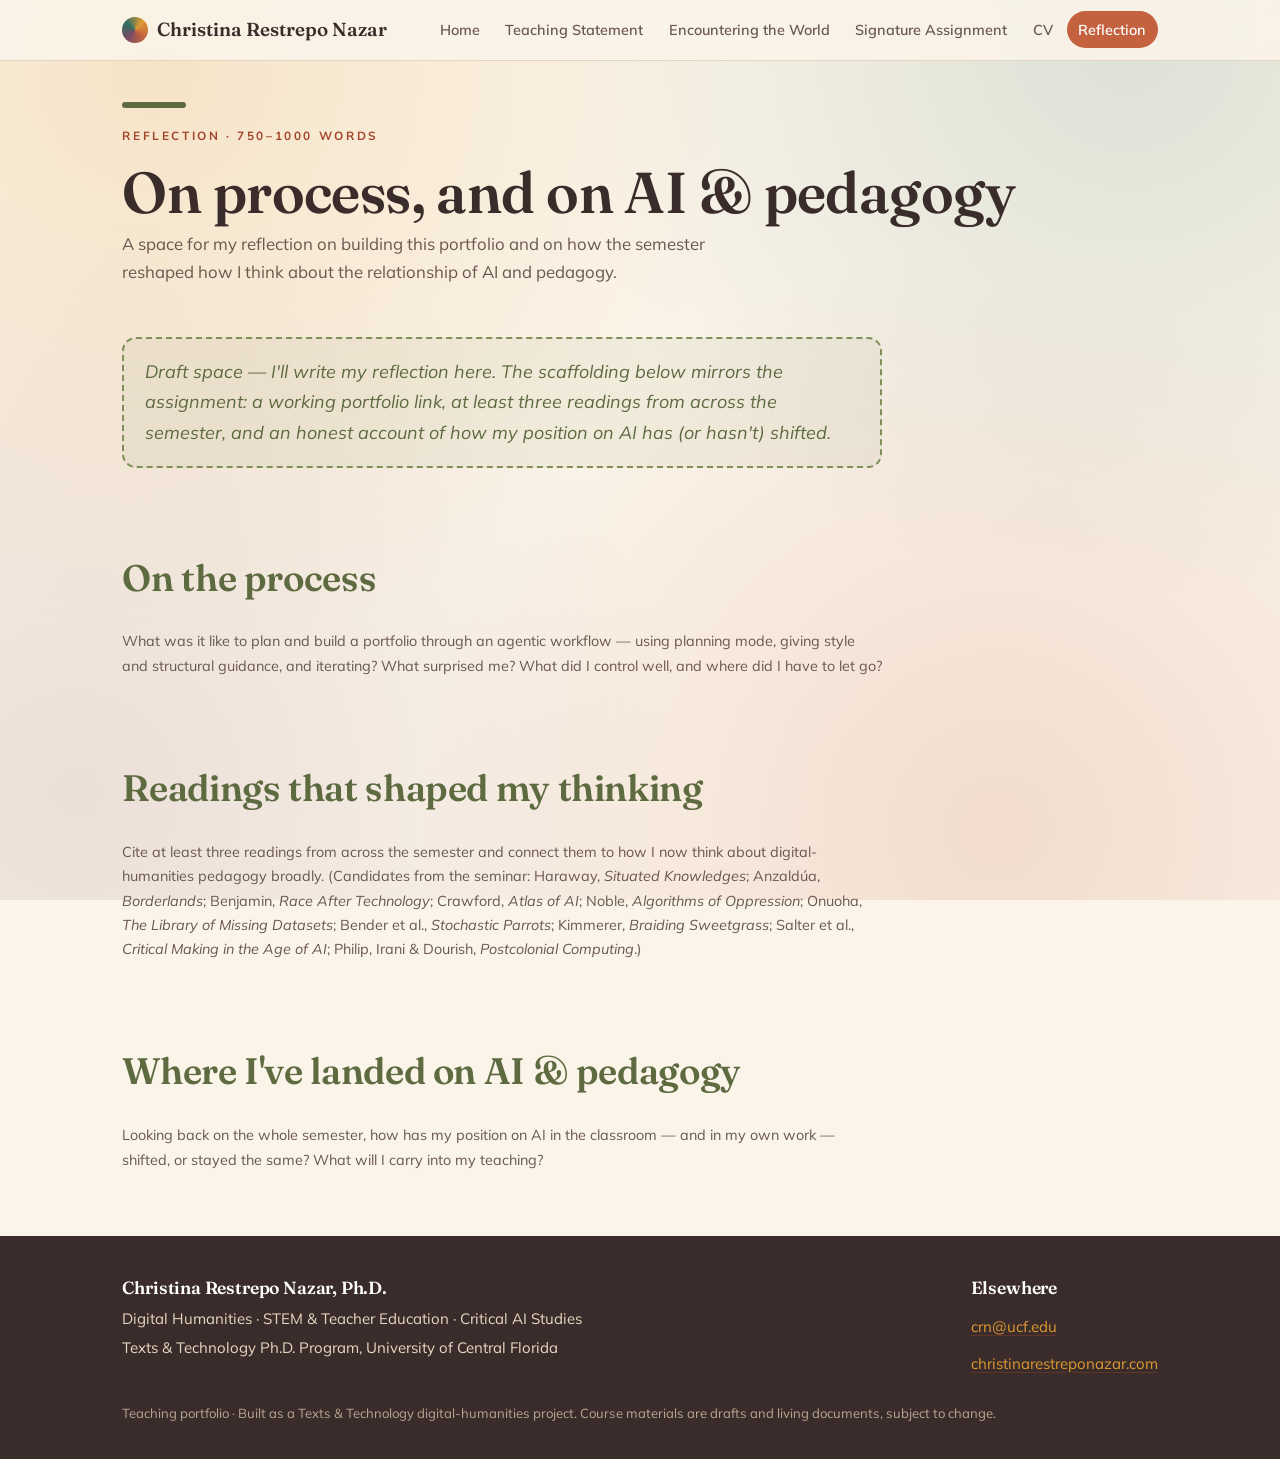
==== reflection.html @ 46dcd689 "Add boho teaching portfolio with GitHub Pages deployment Build a static digital-humanities teaching " ====
<!DOCTYPE html>
<html lang="en">
<head>
<meta charset="utf-8">
<meta name="viewport" content="width=device-width, initial-scale=1">
<title>Reflection — Christina Restrepo Nazar</title>
<meta name="description" content="Teaching portfolio of Christina Restrepo Nazar, Ph.D. — digital humanities, STEM and teacher education, and critical AI studies.">
<link rel="preconnect" href="https://fonts.googleapis.com">
<link rel="preconnect" href="https://fonts.gstatic.com" crossorigin>
<link href="https://fonts.googleapis.com/css2?family=Fraunces:ital,opsz,wght@0,9..144,400;0,9..144,600;1,9..144,400;1,9..144,600&family=Mulish:wght@400;600;700;800&display=swap" rel="stylesheet">
<link rel="stylesheet" href="css/style.css">
</head>
<body>
<a class="skip" href="#main">Skip to content</a>
<nav class="nav"><div class="nav-inner">
<a class="brand" href="index.html"><span class="dot"></span>Christina&nbsp;Restrepo&nbsp;Nazar</a>
<div class="nav-links"><a href="index.html">Home</a><a href="teaching-statement.html">Teaching Statement</a><a href="syllabus.html">Encountering the World</a><a href="signature-assignment.html">Signature Assignment</a><a href="cv.html">CV</a><a href="reflection.html" class="active">Reflection</a></div>
</div></nav>
<main id="main" style="--accent:#5E6B41">

<div class="wrap">
<div class="page-head"><div class="bar"></div>
<p class="eyebrow">Reflection &middot; 750&ndash;1000 words</p>
<h1>On process, and on AI &amp; pedagogy</h1>
<p class="sub">A space for my reflection on building this portfolio and on how the semester reshaped how I think about the relationship of AI and pedagogy.</p>
</div>
<div class="prose">
<div class="placeholder">Draft space &mdash; I'll write my reflection here. The scaffolding below mirrors the assignment: a working portfolio link, at least three readings from across the semester, and an honest account of how my position on AI has (or hasn't) shifted.</div>

<h2>On the process</h2>
<p class="prompt-hint">What was it like to plan and build a portfolio through an agentic workflow &mdash; using planning mode, giving style and structural guidance, and iterating? What surprised me? What did I control well, and where did I have to let go?</p>

<h2>Readings that shaped my thinking</h2>
<p class="prompt-hint">Cite at least three readings from across the semester and connect them to how I now think about digital-humanities pedagogy broadly. (Candidates from the seminar: Haraway, <em>Situated Knowledges</em>; Anzald&uacute;a, <em>Borderlands</em>; Benjamin, <em>Race After Technology</em>; Crawford, <em>Atlas of AI</em>; Noble, <em>Algorithms of Oppression</em>; Onuoha, <em>The Library of Missing Datasets</em>; Bender et al., <em>Stochastic Parrots</em>; Kimmerer, <em>Braiding Sweetgrass</em>; Salter et al., <em>Critical Making in the Age of AI</em>; Philip, Irani &amp; Dourish, <em>Postcolonial Computing</em>.)</p>

<h2>Where I've landed on AI &amp; pedagogy</h2>
<p class="prompt-hint">Looking back on the whole semester, how has my position on AI in the classroom &mdash; and in my own work &mdash; shifted, or stayed the same? What will I carry into my teaching?</p>
</div>
</div>

</main>
<footer class="footer"><div class="wrap">
<div>
<h4>Christina Restrepo Nazar, Ph.D.</h4>
<p>Digital Humanities &middot; STEM &amp; Teacher Education &middot; Critical AI Studies</p>
<p>Texts &amp; Technology Ph.D. Program, University of Central Florida</p>
</div>
<div class="footer-links">
<h4>Elsewhere</h4>
<p><a href="mailto:crn@ucf.edu">crn@ucf.edu</a></p>
<p><a href="https://christinarestreponazar.com">christinarestreponazar.com</a></p>
</div>
</div>
<div class="wrap"><p class="muted">Teaching portfolio &middot; Built as a Texts &amp; Technology digital-humanities project. Course materials are drafts and living documents, subject to change.</p></div>
</footer>
</body>
</html>
---- css/style.css ----
/* =========================================================================
   Christina Restrepo Nazar — Teaching Portfolio
   Boho / borderlands design system
   ========================================================================= */

:root {
  /* Warm neutrals */
  --cream:        #FBF4E9;
  --cream-2:      #F6ECDA;
  --paper:        #FFFDF8;
  --sand:         #EFE2CC;

  /* Ink */
  --ink:          #3A2C2A;   /* espresso body text */
  --ink-soft:     #6A574F;   /* muted brown */

  /* Boho brights */
  --terracotta:   #C4623F;
  --clay:         #A2452A;   /* darker terracotta for text-on-cream */
  --ochre:        #DE9A32;
  --mustard:      #C98A17;
  --sage:         #7E8F5A;
  --olive:        #5E6B41;
  --pine:         #2F6E62;
  --teal:         #23685E;
  --rose:         #CB847C;
  --rosewood:     #A85B57;
  --plum:         #7A4A63;

  --line:         #E4D6BE;
  --shadow:       0 14px 34px -18px rgba(58, 44, 42, 0.45);
  --shadow-sm:    0 6px 16px -10px rgba(58, 44, 42, 0.4);

  --maxw:         1080px;
  --radius:       18px;

  --serif: "Fraunces", "Iowan Old Style", Georgia, "Times New Roman", serif;
  --sans:  "Mulish", "Segoe UI", system-ui, -apple-system, sans-serif;
}

* { box-sizing: border-box; }

html { scroll-behavior: smooth; }

body {
  margin: 0;
  font-family: var(--sans);
  color: var(--ink);
  line-height: 1.7;
  font-size: 18px;
  background-color: var(--cream);
  background-image:
    radial-gradient(circle at 12% 8%,  rgba(222,154,50,0.18), transparent 42%),
    radial-gradient(circle at 88% 4%,  rgba(47,110,98,0.14),  transparent 40%),
    radial-gradient(circle at 78% 92%, rgba(196,98,63,0.16),  transparent 45%),
    radial-gradient(circle at 6% 88%,  rgba(122,74,99,0.12),  transparent 42%);
  background-attachment: fixed;
}

img { max-width: 100%; display: block; }

/* ---------- Typography ---------- */
h1, h2, h3, h4 {
  font-family: var(--serif);
  font-weight: 600;
  line-height: 1.15;
  color: var(--ink);
  letter-spacing: -0.01em;
}
h1 { font-size: clamp(2.2rem, 5vw, 3.6rem); }
h2 { font-size: clamp(1.6rem, 3.4vw, 2.3rem); margin-top: 2.4em; }
h3 { font-size: 1.28rem; margin-top: 1.8em; }
p  { margin: 0 0 1.1em; }
a  { color: var(--clay); text-decoration-color: rgba(162,69,42,0.35); text-underline-offset: 3px; }
a:hover { text-decoration-color: var(--clay); }

strong { color: var(--ink); }

.eyebrow {
  font-family: var(--sans);
  text-transform: uppercase;
  letter-spacing: 0.22em;
  font-size: 0.74rem;
  font-weight: 700;
  color: var(--clay);
  margin: 0 0 0.9rem;
}

/* ---------- Layout helpers ---------- */
.wrap { max-width: var(--maxw); margin: 0 auto; padding: 0 1.4rem; }
.narrow { max-width: 760px; }
.center { text-align: center; }

/* ---------- Nav ---------- */
.nav {
  position: sticky;
  top: 0;
  z-index: 40;
  backdrop-filter: blur(8px);
  background: rgba(251, 244, 233, 0.86);
  border-bottom: 1px solid var(--line);
}
.nav-inner {
  max-width: var(--maxw);
  margin: 0 auto;
  padding: 0.7rem 1.4rem;
  display: flex;
  align-items: center;
  gap: 1rem;
  flex-wrap: wrap;
}
.brand {
  font-family: var(--serif);
  font-weight: 600;
  font-size: 1.18rem;
  color: var(--ink);
  text-decoration: none;
  display: flex;
  align-items: center;
  gap: 0.55rem;
  margin-right: auto;
}
.brand .dot {
  width: 26px; height: 26px; flex: none;
  border-radius: 50%;
  background: conic-gradient(from 40deg, var(--ochre), var(--terracotta), var(--plum), var(--pine), var(--ochre));
}
.nav-links { display: flex; flex-wrap: wrap; gap: 0.35rem 0.2rem; align-items: center; }
.nav-links a {
  font-size: 0.9rem;
  font-weight: 600;
  color: var(--ink-soft);
  text-decoration: none;
  padding: 0.4rem 0.7rem;
  border-radius: 999px;
  transition: background 0.15s, color 0.15s;
}
.nav-links a:hover { background: var(--cream-2); color: var(--ink); }
.nav-links a.active { background: var(--terracotta); color: #fff; }

/* ---------- Hero (home) ---------- */
.hero {
  position: relative;
  overflow: hidden;
  padding: clamp(3rem, 8vw, 6rem) 0 2rem;
}
.hero .wrap { position: relative; z-index: 2; }
.hero .sun {
  position: absolute;
  top: -80px; right: -60px;
  width: 320px; height: 320px;
  z-index: 1;
  opacity: 0.85;
  animation: spin 90s linear infinite;
}
@keyframes spin { to { transform: rotate(360deg); } }

.hero-title { margin: 0.2rem 0 0.4rem; }
.hero-role {
  font-family: var(--sans);
  font-weight: 700;
  letter-spacing: 0.02em;
  color: var(--ink-soft);
  font-size: 1.02rem;
  margin-bottom: 1.4rem;
}
.hero-role span { color: var(--clay); }

.tagline {
  font-family: var(--serif);
  font-style: italic;
  font-size: clamp(1.5rem, 3.6vw, 2.15rem);
  color: var(--teal);
  line-height: 1.25;
  margin: 1.6rem 0;
  max-width: 620px;
}
.tagline::before { content: "“"; color: var(--ochre); }
.tagline::after  { content: "”"; color: var(--ochre); }

.lede { font-size: 1.12rem; max-width: 640px; color: var(--ink); }

/* ---------- Buttons ---------- */
.btn {
  display: inline-flex; align-items: center; gap: 0.5rem;
  font-family: var(--sans); font-weight: 700; font-size: 0.95rem;
  padding: 0.7rem 1.3rem;
  border-radius: 999px;
  text-decoration: none;
  border: 2px solid transparent;
  transition: transform 0.12s, box-shadow 0.12s;
}
.btn-primary { background: var(--terracotta); color: #fff; box-shadow: var(--shadow-sm); }
.btn-primary:hover { transform: translateY(-2px); }
.btn-ghost { background: transparent; border-color: var(--clay); color: var(--clay); }
.btn-ghost:hover { background: var(--clay); color: #fff; }
.btn-row { display: flex; flex-wrap: wrap; gap: 0.8rem; margin-top: 1.8rem; }

/* ---------- Wave / seam dividers ---------- */
.wave { display: block; width: 100%; height: 60px; }
.seam {
  border: none;
  height: 2px;
  margin: 2.6rem 0;
  background-image: repeating-linear-gradient(90deg, var(--clay) 0 10px, transparent 10px 20px);
  opacity: 0.5;
}

/* ---------- Cards grid (home) ---------- */
.cards {
  display: grid;
  grid-template-columns: repeat(auto-fit, minmax(250px, 1fr));
  gap: 1.3rem;
  margin: 2rem 0;
}
.card {
  position: relative;
  display: block;
  text-decoration: none;
  color: var(--ink);
  background: var(--paper);
  border: 1px solid var(--line);
  border-radius: 26px 26px var(--radius) var(--radius);
  padding: 1.6rem 1.5rem 1.7rem;
  box-shadow: var(--shadow);
  transition: transform 0.15s, box-shadow 0.15s;
  overflow: hidden;
}
.card::before {
  content: "";
  position: absolute; inset: 0 0 auto 0;
  height: 8px;
  background: var(--accent, var(--terracotta));
}
.card:hover { transform: translateY(-4px); box-shadow: 0 22px 40px -20px rgba(58,44,42,0.55); }
.card .kicker {
  font-size: 0.72rem; text-transform: uppercase; letter-spacing: 0.18em;
  font-weight: 700; color: var(--accent, var(--clay));
}
.card h3 { margin: 0.5rem 0 0.4rem; }
.card p { font-size: 0.96rem; color: var(--ink-soft); margin: 0; }
.card .go { margin-top: 1rem; font-weight: 700; color: var(--accent, var(--clay)); font-size: 0.9rem; }

/* ---------- Page header (interior pages) ---------- */
.page-head {
  padding: 2.6rem 0 1.4rem;
  position: relative;
}
.page-head .bar { width: 64px; height: 6px; border-radius: 999px; background: var(--accent, var(--terracotta)); margin-bottom: 1.1rem; }
.page-head h1 { margin: 0.2rem 0; }
.page-head .sub { color: var(--ink-soft); font-size: 1.05rem; max-width: 640px; }

/* ---------- Prose ---------- */
.prose { max-width: 760px; }
.prose p { margin-bottom: 1.25em; }
.prose h2 { color: var(--accent, var(--clay)); }
.prose ul, .prose ol { padding-left: 1.3em; margin: 0 0 1.3em; }
.prose li { margin-bottom: 0.5em; }

/* Pull quote / seam callout */
.pullquote {
  font-family: var(--serif);
  font-style: italic;
  font-size: 1.5rem;
  line-height: 1.35;
  color: var(--teal);
  border-left: 5px solid var(--ochre);
  padding: 0.4rem 0 0.4rem 1.4rem;
  margin: 2rem 0;
}

.callout {
  background: var(--cream-2);
  border: 1px solid var(--line);
  border-left: 5px solid var(--accent, var(--sage));
  border-radius: 12px;
  padding: 1.2rem 1.4rem;
  margin: 1.8rem 0;
}
.callout .label {
  font-size: 0.72rem; text-transform: uppercase; letter-spacing: 0.16em;
  font-weight: 700; color: var(--accent, var(--olive)); margin-bottom: 0.4rem;
}

/* ---------- Pills / meta ---------- */
.pills { display: flex; flex-wrap: wrap; gap: 0.5rem; margin: 1.2rem 0; }
.pill {
  font-size: 0.8rem; font-weight: 700;
  padding: 0.3rem 0.8rem; border-radius: 999px;
  background: var(--sand); color: var(--ink);
}
.pill.a { background: rgba(196,98,63,0.16);  color: var(--clay); }
.pill.b { background: rgba(47,110,98,0.16);   color: var(--teal); }
.pill.c { background: rgba(222,154,50,0.20);  color: var(--mustard); }
.pill.d { background: rgba(122,74,99,0.16);   color: var(--plum); }

/* Meta grid (syllabus header) */
.meta-grid {
  display: grid;
  grid-template-columns: repeat(auto-fit, minmax(200px, 1fr));
  gap: 0.9rem 1.6rem;
  background: var(--paper);
  border: 1px solid var(--line);
  border-radius: var(--radius);
  padding: 1.4rem 1.6rem;
  box-shadow: var(--shadow-sm);
  margin: 1.6rem 0;
}
.meta-grid .k { font-size: 0.72rem; text-transform: uppercase; letter-spacing: 0.14em; color: var(--clay); font-weight: 700; }
.meta-grid .v { font-size: 0.98rem; }

/* ---------- Tables ---------- */
.table-scroll { overflow-x: auto; margin: 1.6rem 0; border-radius: var(--radius); box-shadow: var(--shadow-sm); }
table { border-collapse: collapse; width: 100%; background: var(--paper); font-size: 0.92rem; min-width: 560px; }
caption { text-align: left; font-family: var(--serif); font-size: 1.2rem; margin-bottom: 0.6rem; color: var(--ink); }
th, td { text-align: left; padding: 0.7rem 0.9rem; border-bottom: 1px solid var(--line); vertical-align: top; }
thead th { background: var(--teal); color: #fff; font-family: var(--sans); font-weight: 700; font-size: 0.82rem; letter-spacing: 0.03em; }
tbody tr:nth-child(even) { background: var(--cream-2); }
.unit-row td { background: var(--sand) !important; font-weight: 700; font-family: var(--serif); color: var(--clay); }

.grade-table { min-width: 0; }
.grade-table td:last-child { font-variant-numeric: tabular-nums; }

/* ---------- Book list ---------- */
.booklist { list-style: none; padding: 0; margin: 1.4rem 0; display: grid; gap: 0.7rem; }
.booklist li {
  background: var(--paper); border: 1px solid var(--line);
  border-left: 5px solid var(--ochre);
  border-radius: 10px; padding: 0.8rem 1rem; font-size: 0.96rem;
}
.booklist .req { color: var(--clay); font-weight: 700; font-size: 0.78rem; }

/* ---------- Steps / timeline ---------- */
.steps { list-style: none; counter-reset: step; padding: 0; margin: 1.6rem 0; display: grid; gap: 1rem; }
.steps li {
  position: relative; padding: 1rem 1.2rem 1rem 3.4rem;
  background: var(--paper); border: 1px solid var(--line); border-radius: 14px;
}
.steps li::before {
  counter-increment: step; content: counter(step);
  position: absolute; left: 0.9rem; top: 0.9rem;
  width: 1.9rem; height: 1.9rem; border-radius: 50%;
  background: var(--terracotta); color: #fff; font-family: var(--serif); font-weight: 600;
  display: grid; place-items: center; font-size: 1rem;
}
.steps li h4 { margin: 0 0 0.3rem; font-size: 1.05rem; }
.steps li p { margin: 0; font-size: 0.95rem; color: var(--ink-soft); }

/* Deliverables grid */
.deliv { display: grid; grid-template-columns: repeat(auto-fit, minmax(220px, 1fr)); gap: 1rem; margin: 1.6rem 0; }
.deliv .item { background: var(--paper); border: 1px solid var(--line); border-radius: 14px; padding: 1.1rem 1.2rem; border-top: 6px solid var(--accent, var(--sage)); }
.deliv .item h4 { margin: 0 0 0.3rem; font-size: 1.05rem; }
.deliv .item p { margin: 0; font-size: 0.92rem; color: var(--ink-soft); }
.deliv .item .pts { font-weight: 700; color: var(--clay); font-size: 0.85rem; }

/* ---------- CV ---------- */
.cv-entry { margin-bottom: 1.4rem; }
.cv-entry .top { display: flex; justify-content: space-between; gap: 1rem; flex-wrap: wrap; }
.cv-entry .role { font-weight: 700; font-family: var(--serif); font-size: 1.08rem; }
.cv-entry .when { color: var(--clay); font-weight: 700; font-size: 0.85rem; white-space: nowrap; }
.cv-entry .where { color: var(--ink-soft); font-size: 0.96rem; }
.cv-entry .detail { font-size: 0.94rem; color: var(--ink-soft); margin-top: 0.3rem; }
.refs { padding-left: 1.2em; }
.refs li { margin-bottom: 0.8em; font-size: 0.92rem; }
.two-col { columns: 2 260px; column-gap: 2rem; }
.two-col li { break-inside: avoid; }

/* ---------- Reflection placeholder ---------- */
.placeholder {
  border: 2px dashed var(--sage);
  background: rgba(126,143,90,0.08);
  border-radius: 14px;
  padding: 1.1rem 1.3rem;
  color: var(--olive);
  font-style: italic;
  margin: 0.6rem 0 2.2rem;
}
.prompt-hint { font-size: 0.9rem; color: var(--ink-soft); }

/* ---------- Footer ---------- */
.footer {
  margin-top: 4rem;
  background: var(--ink);
  color: #F3E7D6;
  padding: 2.6rem 0 2rem;
}
.footer a { color: var(--ochre); }
.footer .wrap { display: flex; flex-wrap: wrap; gap: 1.4rem 2.4rem; justify-content: space-between; align-items: flex-start; }
.footer h4 { color: #fff; margin: 0 0 0.5rem; font-size: 1.1rem; }
.footer p { margin: 0.2rem 0; font-size: 0.94rem; color: #E7D8C2; }
.footer .muted { color: #B9A793; font-size: 0.82rem; margin-top: 1.4rem; }
.footer-links { display: flex; flex-direction: column; gap: 0.3rem; }

/* ---------- Section band ---------- */
.band { background: var(--cream-2); border-top: 1px solid var(--line); border-bottom: 1px solid var(--line); padding: 2.6rem 0; margin: 3rem 0; }

/* ---------- Responsive ---------- */
@media (max-width: 640px) {
  body { font-size: 17px; }
  .hero .sun { width: 200px; height: 200px; top: -50px; right: -50px; }
  .two-col { columns: 1; }
  .footer .wrap { flex-direction: column; }
}

@media (prefers-reduced-motion: reduce) {
  .hero .sun { animation: none; }
  html { scroll-behavior: auto; }
}

/* Focus visibility */
a:focus-visible, .btn:focus-visible {
  outline: 3px solid var(--pine);
  outline-offset: 2px;
  border-radius: 6px;
}

/* Skip link */
.skip { position: absolute; left: -999px; }
.skip:focus { left: 1rem; top: 0.6rem; background: #fff; padding: 0.5rem 0.9rem; border-radius: 8px; z-index: 100; }
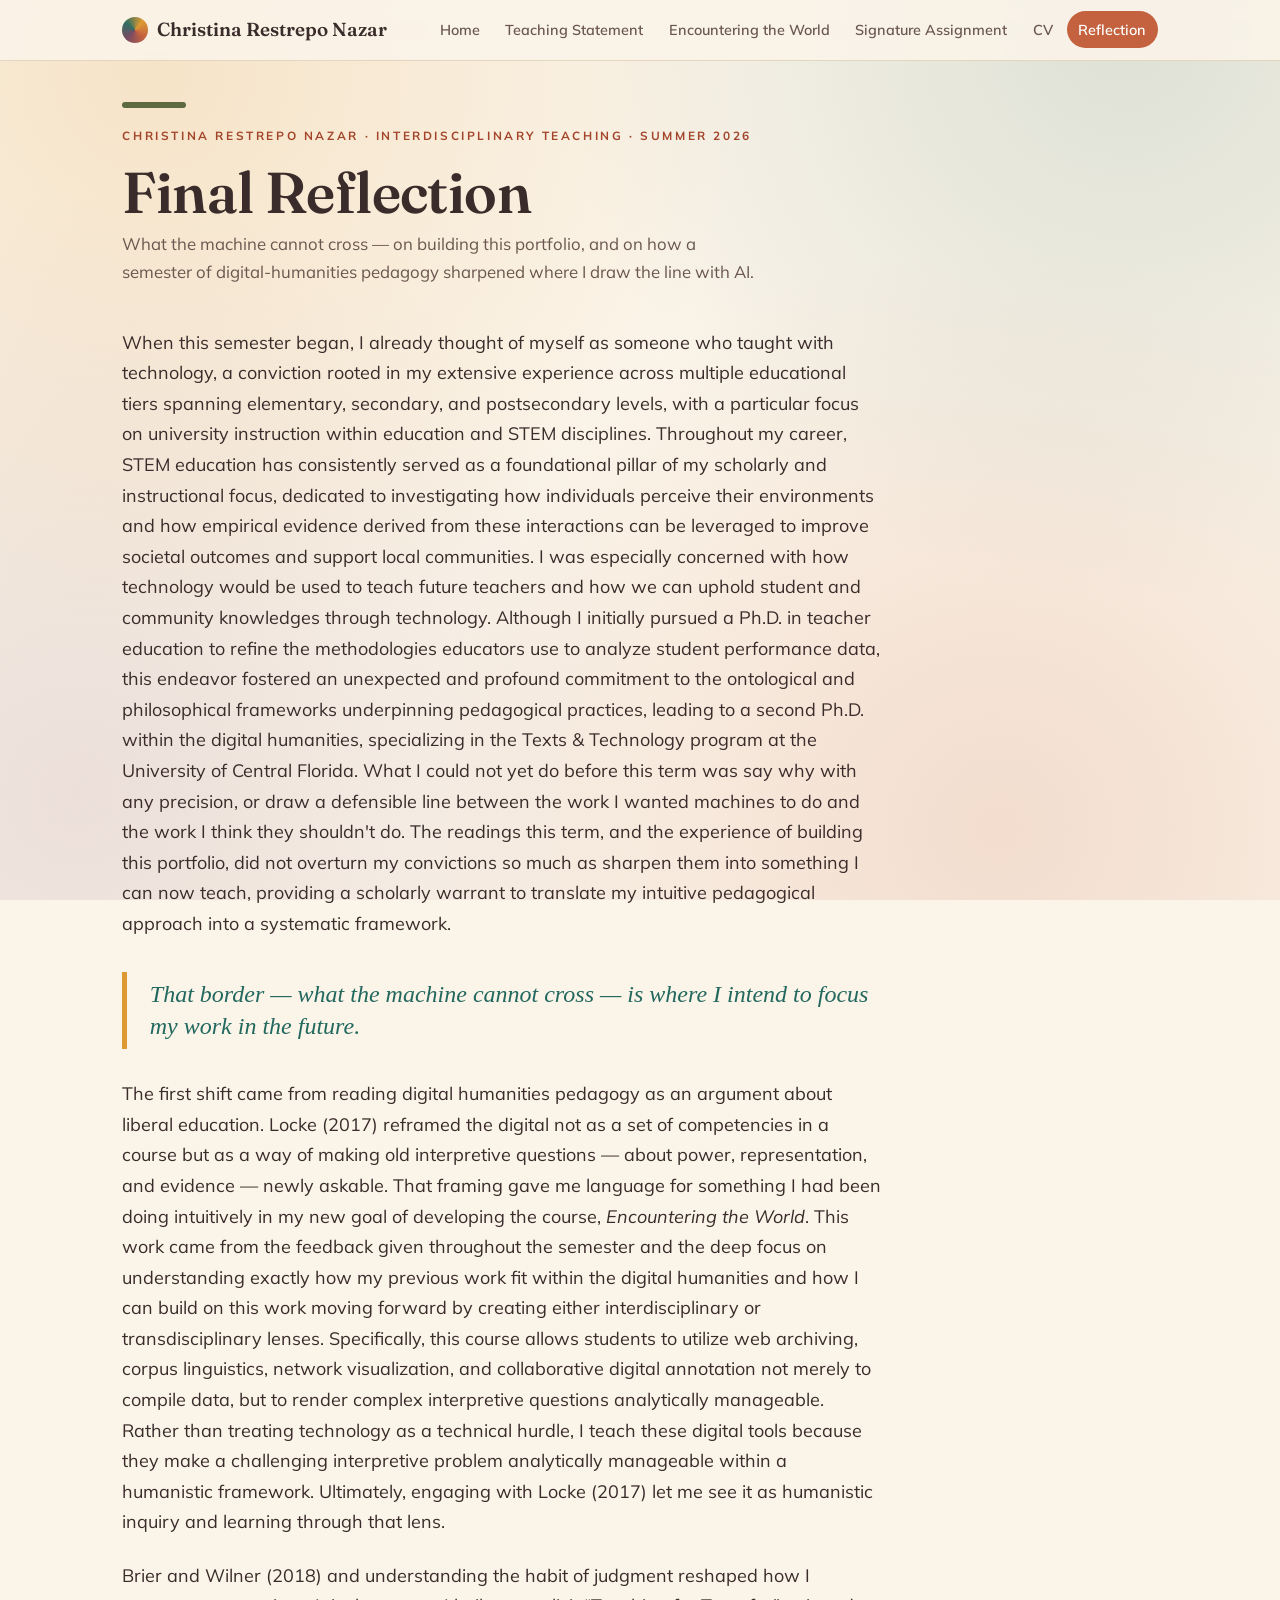
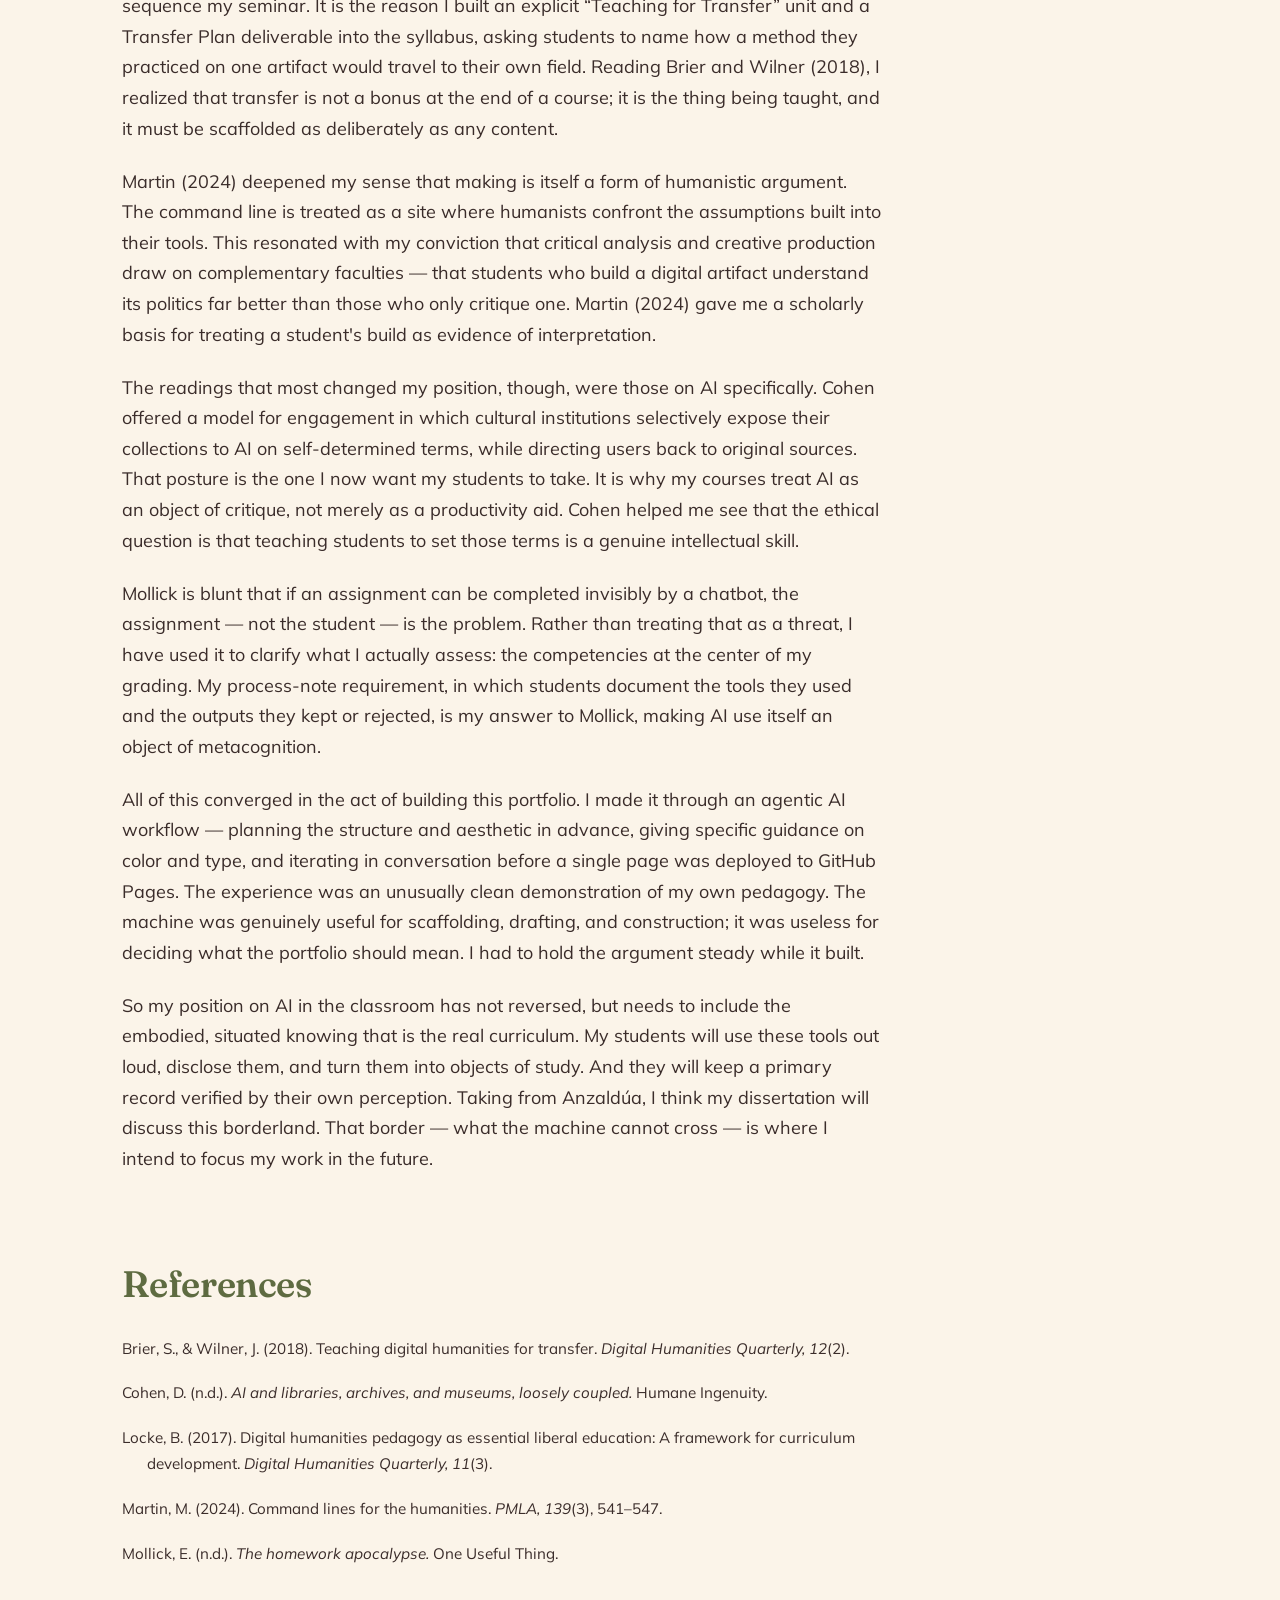
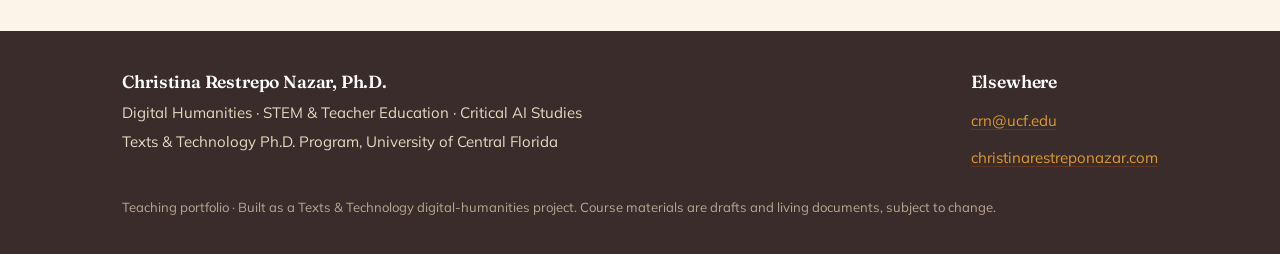
==== commit 85afe014: "Add final reflection to the Reflection page Replace the placeholder with Christina Restrepo Nazar's " ====
--- a/reflection.html
+++ b/reflection.html
@@ -20,21 +20,37 @@
 
 <div class="wrap">
 <div class="page-head"><div class="bar"></div>
-<p class="eyebrow">Reflection &middot; 750&ndash;1000 words</p>
-<h1>On process, and on AI &amp; pedagogy</h1>
-<p class="sub">A space for my reflection on building this portfolio and on how the semester reshaped how I think about the relationship of AI and pedagogy.</p>
+<p class="eyebrow">Christina Restrepo Nazar &middot; Interdisciplinary Teaching &middot; Summer 2026</p>
+<h1>Final Reflection</h1>
+<p class="sub">What the machine cannot cross &mdash; on building this portfolio, and on how a semester of digital-humanities pedagogy sharpened where I draw the line with AI.</p>
 </div>
 <div class="prose">
-<div class="placeholder">Draft space &mdash; I'll write my reflection here. The scaffolding below mirrors the assignment: a working portfolio link, at least three readings from across the semester, and an honest account of how my position on AI has (or hasn't) shifted.</div>
+<p>When this semester began, I already thought of myself as someone who taught with technology, a conviction rooted in my extensive experience across multiple educational tiers spanning elementary, secondary, and postsecondary levels, with a particular focus on university instruction within education and STEM disciplines. Throughout my career, STEM education has consistently served as a foundational pillar of my scholarly and instructional focus, dedicated to investigating how individuals perceive their environments and how empirical evidence derived from these interactions can be leveraged to improve societal outcomes and support local communities. I was especially concerned with how technology would be used to teach future teachers and how we can uphold student and community knowledges through technology. Although I initially pursued a Ph.D. in teacher education to refine the methodologies educators use to analyze student performance data, this endeavor fostered an unexpected and profound commitment to the ontological and philosophical frameworks underpinning pedagogical practices, leading to a second Ph.D. within the digital humanities, specializing in the Texts &amp; Technology program at the University of Central Florida. What I could not yet do before this term was say why with any precision, or draw a defensible line between the work I wanted machines to do and the work I think they shouldn't do. The readings this term, and the experience of building this portfolio, did not overturn my convictions so much as sharpen them into something I can now teach, providing a scholarly warrant to translate my intuitive pedagogical approach into a systematic framework.</p>
 
-<h2>On the process</h2>
-<p class="prompt-hint">What was it like to plan and build a portfolio through an agentic workflow &mdash; using planning mode, giving style and structural guidance, and iterating? What surprised me? What did I control well, and where did I have to let go?</p>
+<p class="pullquote">That border &mdash; what the machine cannot cross &mdash; is where I intend to focus my work in the future.</p>
 
-<h2>Readings that shaped my thinking</h2>
-<p class="prompt-hint">Cite at least three readings from across the semester and connect them to how I now think about digital-humanities pedagogy broadly. (Candidates from the seminar: Haraway, <em>Situated Knowledges</em>; Anzald&uacute;a, <em>Borderlands</em>; Benjamin, <em>Race After Technology</em>; Crawford, <em>Atlas of AI</em>; Noble, <em>Algorithms of Oppression</em>; Onuoha, <em>The Library of Missing Datasets</em>; Bender et al., <em>Stochastic Parrots</em>; Kimmerer, <em>Braiding Sweetgrass</em>; Salter et al., <em>Critical Making in the Age of AI</em>; Philip, Irani &amp; Dourish, <em>Postcolonial Computing</em>.)</p>
+<p>The first shift came from reading digital humanities pedagogy as an argument about liberal education. Locke (2017) reframed the digital not as a set of competencies in a course but as a way of making old interpretive questions &mdash; about power, representation, and evidence &mdash; newly askable. That framing gave me language for something I had been doing intuitively in my new goal of developing the course, <em>Encountering the World</em>. This work came from the feedback given throughout the semester and the deep focus on understanding exactly how my previous work fit within the digital humanities and how I can build on this work moving forward by creating either interdisciplinary or transdisciplinary lenses. Specifically, this course allows students to utilize web archiving, corpus linguistics, network visualization, and collaborative digital annotation not merely to compile data, but to render complex interpretive questions analytically manageable. Rather than treating technology as a technical hurdle, I teach these digital tools because they make a challenging interpretive problem analytically manageable within a humanistic framework. Ultimately, engaging with Locke (2017) let me see it as humanistic inquiry and learning through that lens.</p>
 
-<h2>Where I've landed on AI &amp; pedagogy</h2>
-<p class="prompt-hint">Looking back on the whole semester, how has my position on AI in the classroom &mdash; and in my own work &mdash; shifted, or stayed the same? What will I carry into my teaching?</p>
+<p>Brier and Wilner (2018) and understanding the habit of judgment reshaped how I sequence my seminar. It is the reason I built an explicit &ldquo;Teaching for Transfer&rdquo; unit and a Transfer Plan deliverable into the syllabus, asking students to name how a method they practiced on one artifact would travel to their own field. Reading Brier and Wilner (2018), I realized that transfer is not a bonus at the end of a course; it is the thing being taught, and it must be scaffolded as deliberately as any content.</p>
+
+<p>Martin (2024) deepened my sense that making is itself a form of humanistic argument. The command line is treated as a site where humanists confront the assumptions built into their tools. This resonated with my conviction that critical analysis and creative production draw on complementary faculties &mdash; that students who build a digital artifact understand its politics far better than those who only critique one. Martin (2024) gave me a scholarly basis for treating a student's build as evidence of interpretation.</p>
+
+<p>The readings that most changed my position, though, were those on AI specifically. Cohen offered a model for engagement in which cultural institutions selectively expose their collections to AI on self-determined terms, while directing users back to original sources. That posture is the one I now want my students to take. It is why my courses treat AI as an object of critique, not merely as a productivity aid. Cohen helped me see that the ethical question is that teaching students to set those terms is a genuine intellectual skill.</p>
+
+<p>Mollick is blunt that if an assignment can be completed invisibly by a chatbot, the assignment &mdash; not the student &mdash; is the problem. Rather than treating that as a threat, I have used it to clarify what I actually assess: the competencies at the center of my grading. My process-note requirement, in which students document the tools they used and the outputs they kept or rejected, is my answer to Mollick, making AI use itself an object of metacognition.</p>
+
+<p>All of this converged in the act of building this portfolio. I made it through an agentic AI workflow &mdash; planning the structure and aesthetic in advance, giving specific guidance on color and type, and iterating in conversation before a single page was deployed to GitHub Pages. The experience was an unusually clean demonstration of my own pedagogy. The machine was genuinely useful for scaffolding, drafting, and construction; it was useless for deciding what the portfolio should mean. I had to hold the argument steady while it built.</p>
+
+<p>So my position on AI in the classroom has not reversed, but needs to include the embodied, situated knowing that is the real curriculum. My students will use these tools out loud, disclose them, and turn them into objects of study. And they will keep a primary record verified by their own perception. Taking from Anzald&uacute;a, I think my dissertation will discuss this borderland. That border &mdash; what the machine cannot cross &mdash; is where I intend to focus my work in the future.</p>
+
+<h2>References</h2>
+<div style="font-size:0.95rem">
+<p style="padding-left:1.6em;text-indent:-1.6em">Brier, S., &amp; Wilner, J. (2018). Teaching digital humanities for transfer. <em>Digital Humanities Quarterly, 12</em>(2).</p>
+<p style="padding-left:1.6em;text-indent:-1.6em">Cohen, D. (n.d.). <em>AI and libraries, archives, and museums, loosely coupled.</em> Humane Ingenuity.</p>
+<p style="padding-left:1.6em;text-indent:-1.6em">Locke, B. (2017). Digital humanities pedagogy as essential liberal education: A framework for curriculum development. <em>Digital Humanities Quarterly, 11</em>(3).</p>
+<p style="padding-left:1.6em;text-indent:-1.6em">Martin, M. (2024). Command lines for the humanities. <em>PMLA, 139</em>(3), 541&ndash;547.</p>
+<p style="padding-left:1.6em;text-indent:-1.6em">Mollick, E. (n.d.). <em>The homework apocalypse.</em> One Useful Thing.</p>
+</div>
 </div>
 </div>
 
